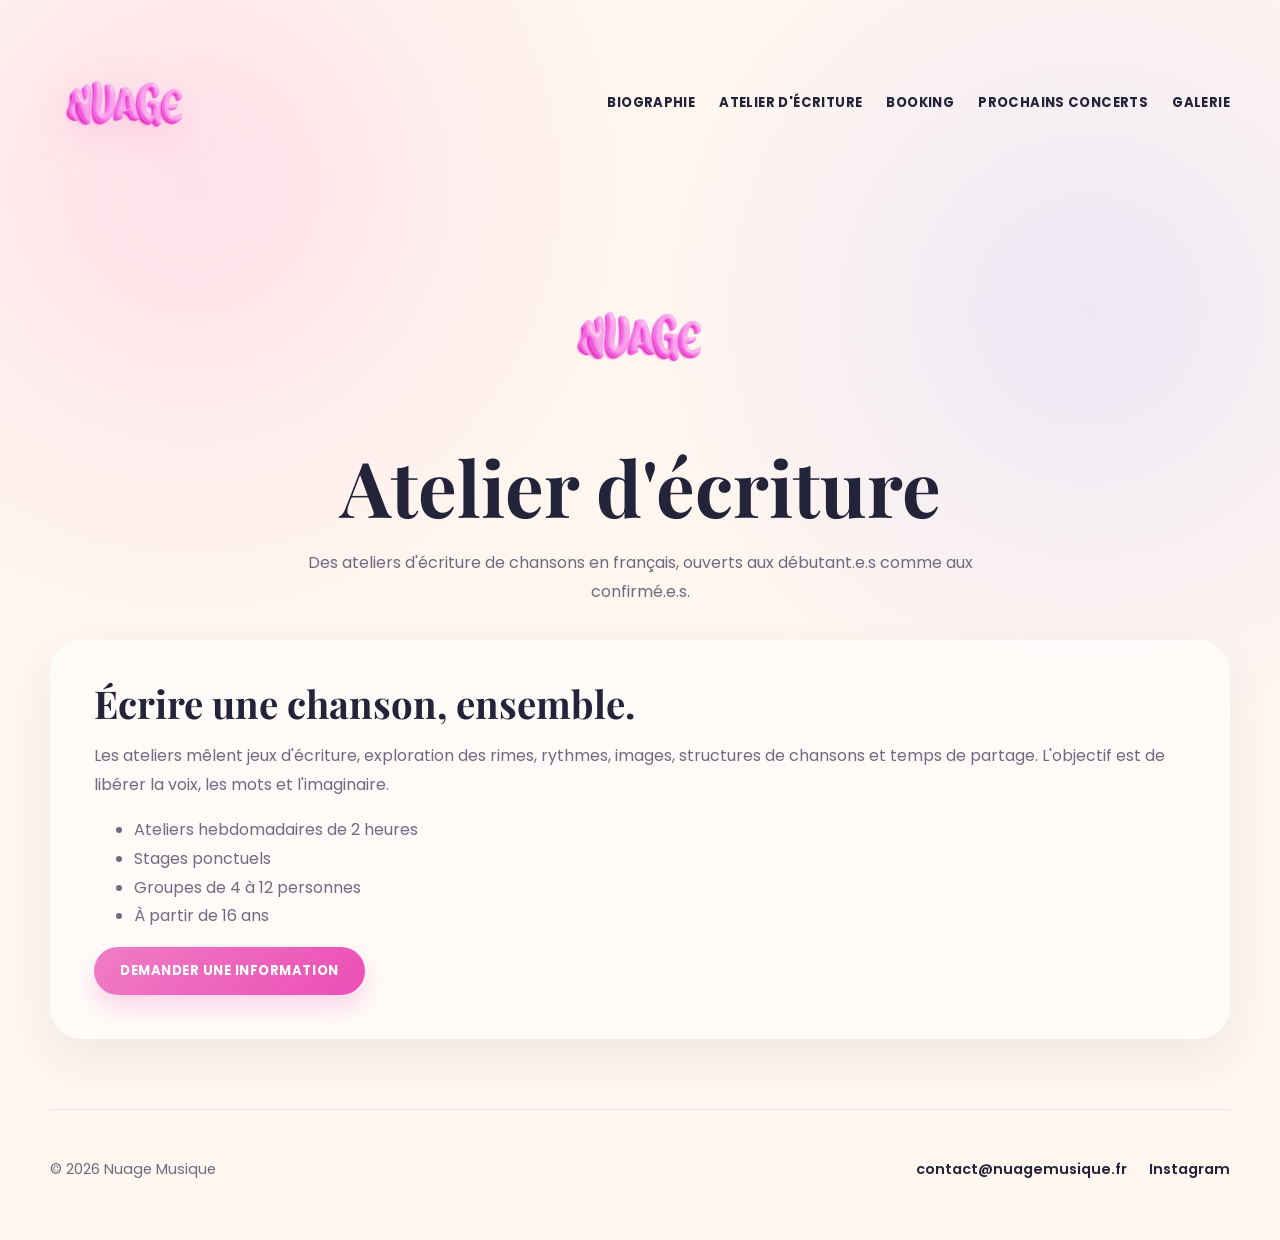
==== ateliers.html @ e8a01488 "Add files via upload" ====
<!DOCTYPE html>
<html lang="fr">
<head>
  <meta charset="UTF-8" />
  <meta name="viewport" content="width=device-width, initial-scale=1.0" />
  <title>Ateliers - Nuage Musique</title>
  <link rel="preconnect" href="https://fonts.googleapis.com">
  <link rel="preconnect" href="https://fonts.gstatic.com" crossorigin>
  <link href="https://fonts.googleapis.com/css2?family=Playfair+Display:wght@600;700&family=Poppins:wght@300;400;500;600;700&family=Dancing+Script:wght@600&display=swap" rel="stylesheet">
  <link rel="stylesheet" href="style.css" />
</head>
<body>
  <header class="site-header">
    <a class="brand" href="index.html"><img src="images/logo-nuage-rose.png" alt="Logo Nuage" /></a>
    <nav class="main-nav">
      <a href="biographie.html">Biographie</a>
      <a href="ateliers.html">Atelier d'écriture</a>
      <a href="booking.html">Booking</a>
      <a href="concerts.html">Prochains concerts</a>
      <a href="galerie.html">Galerie</a>
    </nav>
  </header>
  <main>
    <section class="page-hero">
      <img class="logo-small" src="images/logo-nuage-rose.png" alt="Logo Nuage" />
      <h1>Atelier d'écriture</h1>
      <p>Des ateliers d'écriture de chansons en français, ouverts aux débutant.e.s comme aux confirmé.e.s.</p>
    </section>
    <section class="page-section">
      <h2>Écrire une chanson, ensemble.</h2>
      <p>Les ateliers mêlent jeux d'écriture, exploration des rimes, rythmes, images, structures de chansons et temps de partage. L'objectif est de libérer la voix, les mots et l'imaginaire.</p>
      <ul>
        <li>Ateliers hebdomadaires de 2 heures</li>
        <li>Stages ponctuels</li>
        <li>Groupes de 4 à 12 personnes</li>
        <li>À partir de 16 ans</li>
      </ul>
      <a class="button primary" href="mailto:contact@nuagemusique.fr">Demander une information</a>
    </section>
  </main>
  <footer class="site-footer"><p>© 2026 Nuage Musique</p><div class="footer-links"><a href="mailto:contact@nuagemusique.fr">contact@nuagemusique.fr</a><a href="https://www.instagram.com/nuage.musique/">Instagram</a></div></footer>
</body>
</html>
---- style.css ----
:root {
  --cream: #fff7ef;
  --lavender: #ede7f6;
  --pink-light: #ffb6e0;
  --pink: #f07cc5;
  --hot-pink: #ec4eb5;
  --ink: #23233a;
  --muted: #6f6a80;
  --white: #ffffff;
}

* { box-sizing: border-box; }

html { scroll-behavior: smooth; }

body {
  margin: 0;
  font-family: "Poppins", Arial, sans-serif;
  color: var(--ink);
  background:
    radial-gradient(circle at 15% 15%, rgba(255, 182, 224, 0.35), transparent 30%),
    radial-gradient(circle at 85% 25%, rgba(237, 231, 246, 0.95), transparent 32%),
    var(--cream);
}

a { color: inherit; text-decoration: none; }

.site-header {
  width: min(1180px, calc(100% - 40px));
  margin: 0 auto;
  padding: 28px 0 18px;
  display: flex;
  align-items: center;
  justify-content: space-between;
  gap: 30px;
}

.brand img {
  width: 150px;
  display: block;
  filter: drop-shadow(0 10px 18px rgba(240, 124, 197, 0.25));
}

.main-nav {
  display: flex;
  align-items: center;
  justify-content: flex-end;
  gap: 24px;
  font-size: 0.82rem;
  font-weight: 700;
  letter-spacing: 0.03em;
  text-transform: uppercase;
}

.main-nav a {
  position: relative;
  padding: 10px 0;
}

.main-nav a::after {
  content: "";
  position: absolute;
  left: 0;
  bottom: 3px;
  width: 0;
  height: 2px;
  background: var(--pink);
  transition: width 0.25s ease;
}

.main-nav a:hover::after,
.main-nav a.active::after { width: 100%; }

.hero {
  width: min(1180px, calc(100% - 40px));
  min-height: 620px;
  margin: 0 auto 50px;
  padding: 70px 68px;
  border-radius: 34px;
  display: grid;
  grid-template-columns: 0.92fr 1.08fr;
  align-items: center;
  gap: 42px;
  background:
    linear-gradient(110deg, rgba(255, 247, 239, 0.96), rgba(255, 217, 239, 0.72)),
    var(--lavender);
  box-shadow: 0 24px 70px rgba(35, 35, 58, 0.10);
  overflow: hidden;
  position: relative;
}

.hero::before {
  content: "✦";
  position: absolute;
  top: 120px;
  left: 47%;
  color: var(--pink);
  font-size: 44px;
}

.hero::after {
  content: "";
  position: absolute;
  right: -90px;
  bottom: -120px;
  width: 360px;
  height: 240px;
  background: rgba(255, 255, 255, 0.65);
  border-radius: 50%;
  filter: blur(4px);
}

.eyebrow {
  margin: 0 0 16px;
  font-size: 1rem;
  font-weight: 700;
  color: var(--hot-pink);
  text-transform: uppercase;
  letter-spacing: 0.14em;
}

h1, h2, h3 {
  font-family: "Playfair Display", Georgia, serif;
  line-height: 1.04;
}

h1 {
  margin: 0;
  font-size: clamp(3.1rem, 7vw, 5.7rem);
  color: var(--ink);
}

.hero h1::after {
  content: "Chanter, écrire, partager.";
  display: block;
  margin-top: 18px;
  font-family: "Dancing Script", cursive;
  font-size: clamp(2rem, 3.8vw, 3.2rem);
  color: var(--pink);
  font-weight: 600;
}

.intro {
  margin: 28px 0 32px;
  max-width: 520px;
  font-size: 1.05rem;
  line-height: 1.8;
  color: var(--muted);
}

.actions { display: flex; flex-wrap: wrap; gap: 16px; }

.button {
  display: inline-flex;
  align-items: center;
  justify-content: center;
  min-height: 48px;
  padding: 0 26px;
  border-radius: 999px;
  font-weight: 700;
  text-transform: uppercase;
  letter-spacing: 0.04em;
  font-size: 0.82rem;
  transition: transform 0.2s ease, box-shadow 0.2s ease, background 0.2s ease;
}

.button:hover { transform: translateY(-2px); }

.primary {
  color: var(--white);
  background: linear-gradient(135deg, var(--pink), var(--hot-pink));
  box-shadow: 0 12px 24px rgba(236, 78, 181, 0.22);
}

.secondary {
  color: var(--pink);
  border: 1.5px solid var(--pink);
  background: rgba(255, 255, 255, 0.48);
}

.hero-image {
  position: relative;
  z-index: 1;
  justify-self: end;
}

.hero-image img {
  width: min(460px, 100%);
  aspect-ratio: 4 / 5;
  object-fit: cover;
  object-position: center;
  display: block;
  border-radius: 48% 52% 44% 56% / 48% 42% 58% 52%;
  box-shadow: 0 24px 50px rgba(35, 35, 58, 0.18);
  border: 10px solid rgba(255, 255, 255, 0.55);
}

.home-cards,
.page-section,
.gallery-grid,
.concert-list {
  width: min(1180px, calc(100% - 40px));
  margin: 0 auto;
}

.home-cards {
  display: grid;
  grid-template-columns: repeat(5, 1fr);
  gap: 18px;
  margin-bottom: 70px;
}

.card {
  min-height: 220px;
  padding: 24px;
  border-radius: 28px;
  background: rgba(255, 255, 255, 0.55);
  border: 1px solid rgba(240, 124, 197, 0.18);
  box-shadow: 0 18px 42px rgba(35, 35, 58, 0.06);
  transition: transform 0.2s ease, box-shadow 0.2s ease;
}

.card:hover {
  transform: translateY(-5px);
  box-shadow: 0 22px 50px rgba(35, 35, 58, 0.11);
}

.card span {
  color: var(--pink);
  font-weight: 800;
  font-size: 0.82rem;
}

.card h2 {
  margin: 18px 0 12px;
  font-size: 1.5rem;
}

.card p {
  margin: 0;
  color: var(--muted);
  line-height: 1.6;
  font-size: 0.95rem;
}

.page-hero {
  width: min(980px, calc(100% - 40px));
  margin: 60px auto 34px;
  text-align: center;
}

.page-hero .logo-small { width: 160px; margin-bottom: 24px; }

.page-hero h1 { font-size: clamp(3rem, 6vw, 5rem); }

.page-hero p {
  margin: 22px auto 0;
  max-width: 700px;
  color: var(--muted);
  line-height: 1.8;
}

.page-section {
  margin-bottom: 70px;
  padding: 44px;
  border-radius: 32px;
  background: rgba(255, 255, 255, 0.58);
  box-shadow: 0 18px 44px rgba(35, 35, 58, 0.07);
}

.page-section h2 { font-size: 2.4rem; margin: 0 0 18px; }

.page-section p, .page-section li {
  color: var(--muted);
  line-height: 1.8;
}

.gallery-grid {
  display: grid;
  grid-template-columns: repeat(3, 1fr);
  gap: 18px;
  margin-bottom: 70px;
}

.gallery-grid img {
  width: 100%;
  height: 360px;
  object-fit: cover;
  border-radius: 28px;
  box-shadow: 0 18px 42px rgba(35, 35, 58, 0.09);
}

.concert-list {
  margin-bottom: 70px;
  display: grid;
  gap: 16px;
}

.concert-item {
  padding: 26px 30px;
  border-radius: 26px;
  background: rgba(255, 255, 255, 0.58);
  border: 1px solid rgba(240, 124, 197, 0.18);
}

.concert-item strong { color: var(--hot-pink); }

.site-footer {
  width: min(1180px, calc(100% - 40px));
  margin: 0 auto;
  padding: 34px 0 46px;
  display: flex;
  align-items: center;
  justify-content: space-between;
  gap: 18px;
  color: var(--muted);
  font-size: 0.9rem;
  border-top: 1px solid rgba(240, 124, 197, 0.22);
}

.footer-links { display: flex; gap: 22px; }
.footer-links a { color: var(--ink); font-weight: 600; }

@media (max-width: 980px) {
  .site-header { flex-direction: column; }
  .main-nav { justify-content: center; flex-wrap: wrap; gap: 14px 22px; }
  .hero { grid-template-columns: 1fr; padding: 46px 28px; text-align: center; }
  .hero-text { margin: 0 auto; }
  .intro { margin-left: auto; margin-right: auto; }
  .actions { justify-content: center; }
  .hero-image { justify-self: center; }
  .home-cards { grid-template-columns: repeat(2, 1fr); }
  .gallery-grid { grid-template-columns: repeat(2, 1fr); }
}

@media (max-width: 640px) {
  .site-header { width: min(100% - 28px, 1180px); }
  .brand img { width: 130px; }
  .main-nav { font-size: 0.74rem; }
  .hero, .home-cards, .page-section, .page-hero, .gallery-grid, .concert-list, .site-footer { width: min(100% - 28px, 1180px); }
  .hero { min-height: auto; border-radius: 26px; }
  .home-cards { grid-template-columns: 1fr; }
  .page-section { padding: 28px; }
  .gallery-grid { grid-template-columns: 1fr; }
  .gallery-grid img { height: 320px; }
  .site-footer { flex-direction: column; text-align: center; }
  .footer-links { flex-direction: column; gap: 10px; }
}
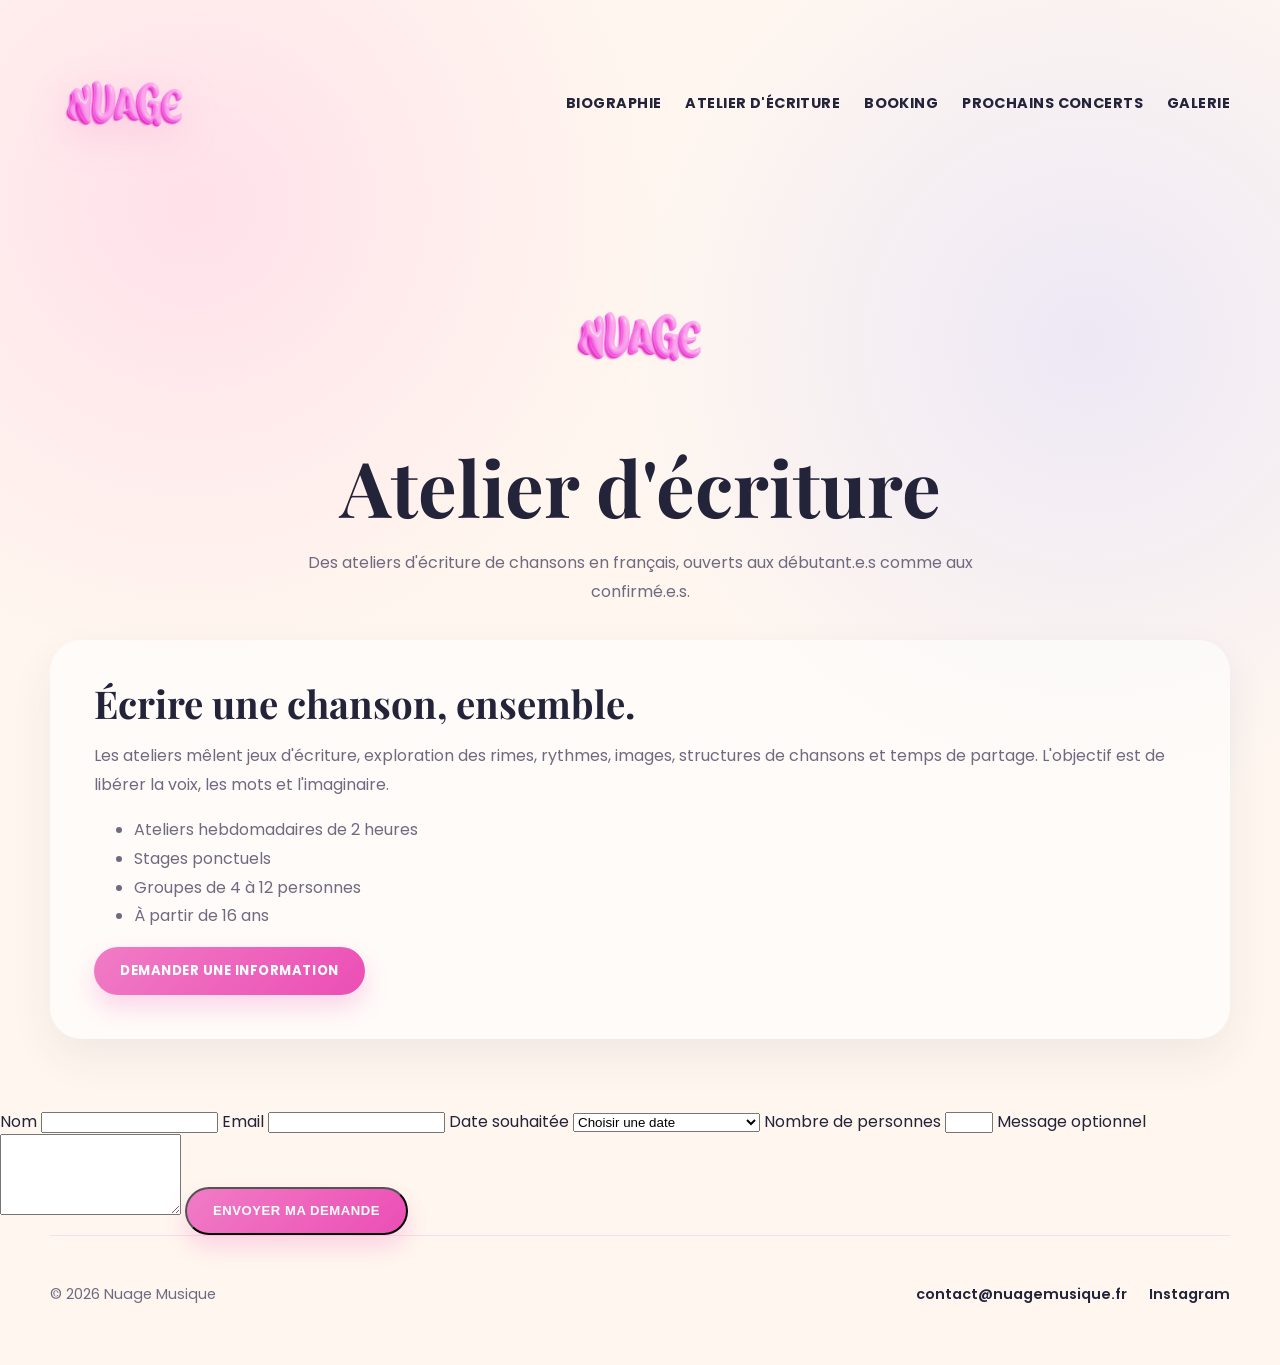
==== commit 3723cf0b: "Update ateliers.html" ====
--- a/ateliers.html
+++ b/ateliers.html
@@ -37,6 +37,38 @@
       </ul>
       <a class="button primary" href="mailto:contact@nuagemusique.fr">Demander une information</a>
     </section>
+    <form class="booking-form" action="https://formspree.io/f/xgobyndw" method="POST">
+  <label>
+    Nom
+    <input type="text" name="nom" required>
+  </label>
+  <label>
+    Email
+    <input type="email" name="email" required>
+  </label>
+
+  <label>
+    Date souhaitée
+    <select name="date" required>
+      <option value="">Choisir une date</option>
+      <option value="Samedi 14 septembre - 14h">Samedi 14 septembre - 14h</option>
+      <option value="Samedi 28 septembre - 14h">Samedi 28 septembre - 14h</option>
+      <option value="Dimanche 6 octobre - 11h">Dimanche 6 octobre - 11h</option>
+    </select>
+  </label>
+
+  <label>
+    Nombre de personnes
+    <input type="number" name="nombre_de_personnes" min="1" max="10" required>
+  </label>
+
+  <label>
+    Message optionnel
+    <textarea name="message" rows="5"></textarea>
+  </label>
+
+  <button class="button primary" type="submit">Envoyer ma demande</button>
+</form>
   </main>
   <footer class="site-footer"><p>© 2026 Nuage Musique</p><div class="footer-links"><a href="mailto:contact@nuagemusique.fr">contact@nuagemusique.fr</a><a href="https://www.instagram.com/nuage.musique/">Instagram</a></div></footer>
 </body>
--- a/style.css
+++ b/style.css
@@ -46,7 +46,7 @@
   align-items: center;
   justify-content: flex-end;
   gap: 24px;
-  font-size: 0.82rem;
+  font-size: 0.9rem;
   font-weight: 700;
   letter-spacing: 0.03em;
   text-transform: uppercase;
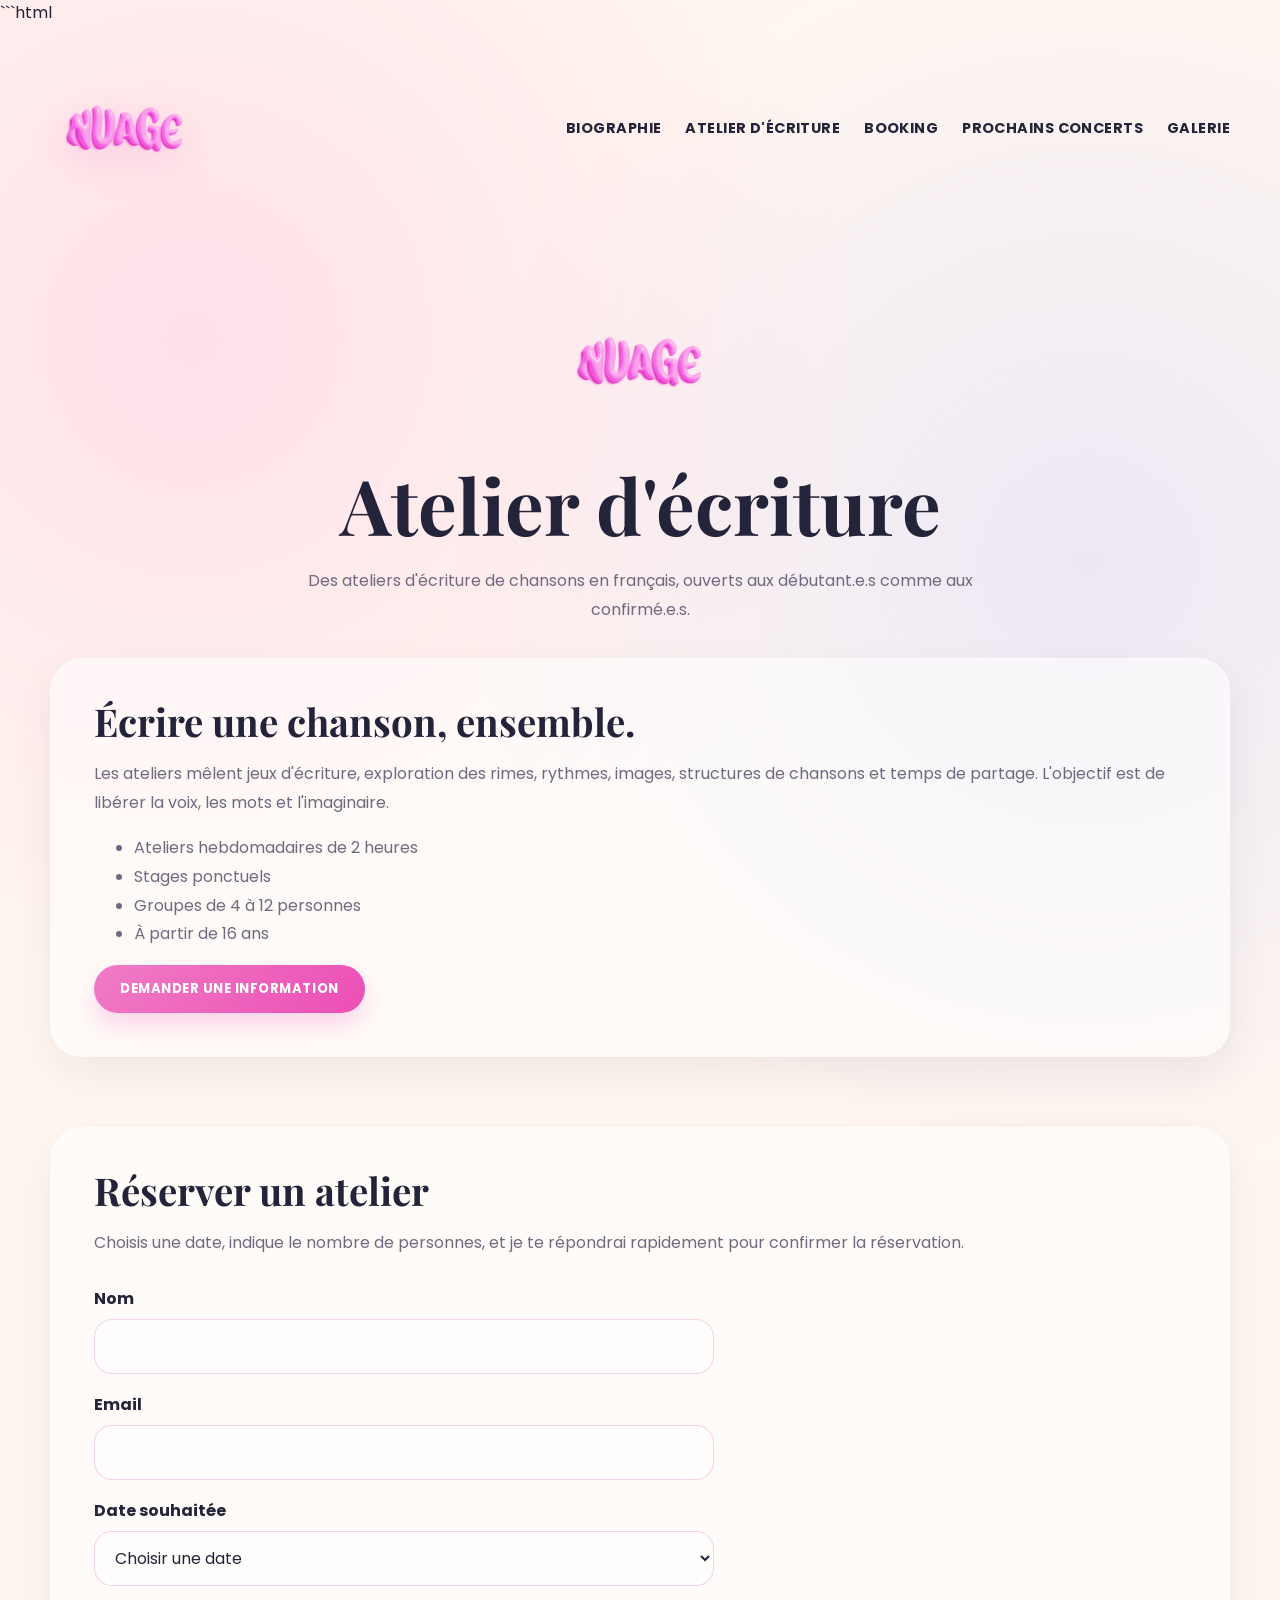
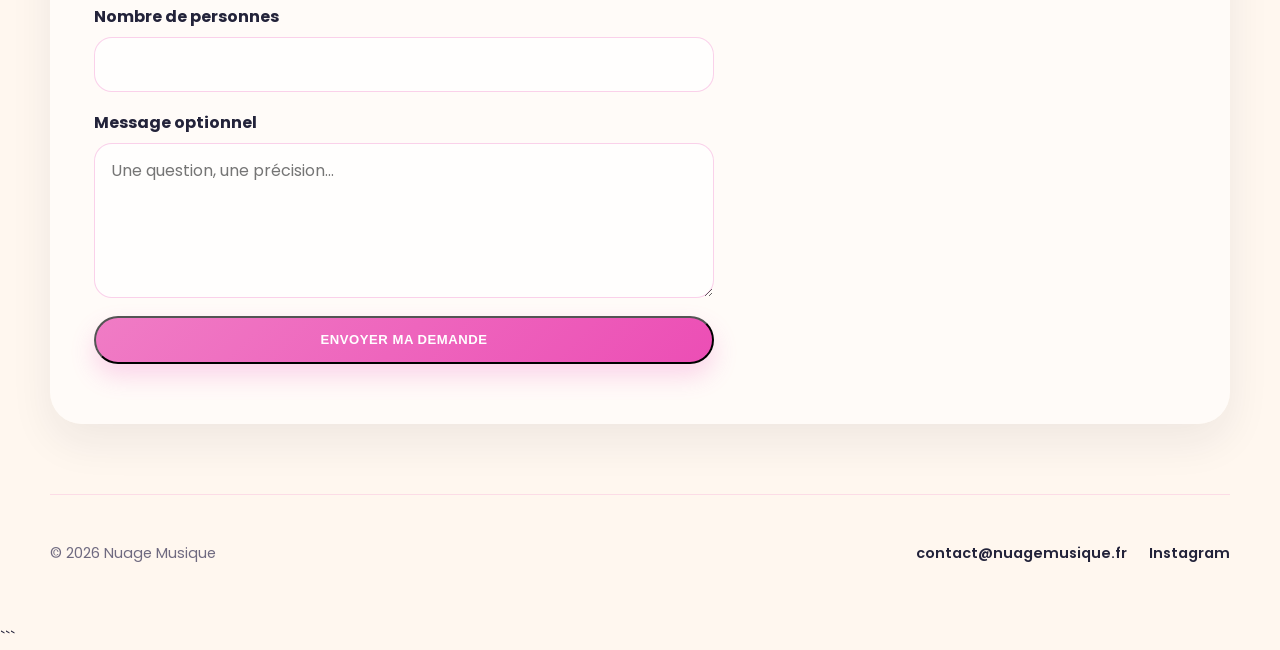
==== commit a3f94f8a: "Update ateliers.html" ====
--- a/ateliers.html
+++ b/ateliers.html
@@ -1,17 +1,25 @@
+```html
 <!DOCTYPE html>
 <html lang="fr">
 <head>
   <meta charset="UTF-8" />
   <meta name="viewport" content="width=device-width, initial-scale=1.0" />
   <title>Ateliers - Nuage Musique</title>
+
   <link rel="preconnect" href="https://fonts.googleapis.com">
   <link rel="preconnect" href="https://fonts.gstatic.com" crossorigin>
   <link href="https://fonts.googleapis.com/css2?family=Playfair+Display:wght@600;700&family=Poppins:wght@300;400;500;600;700&family=Dancing+Script:wght@600&display=swap" rel="stylesheet">
+
   <link rel="stylesheet" href="style.css" />
 </head>
+
 <body>
+
   <header class="site-header">
-    <a class="brand" href="index.html"><img src="images/logo-nuage-rose.png" alt="Logo Nuage" /></a>
+    <a class="brand" href="index.html">
+      <img src="images/logo-nuage-rose.png" alt="Logo Nuage" />
+    </a>
+
     <nav class="main-nav">
       <a href="biographie.html">Biographie</a>
       <a href="ateliers.html">Atelier d'écriture</a>
@@ -20,56 +28,130 @@
       <a href="galerie.html">Galerie</a>
     </nav>
   </header>
+
   <main>
+
     <section class="page-hero">
       <img class="logo-small" src="images/logo-nuage-rose.png" alt="Logo Nuage" />
+
       <h1>Atelier d'écriture</h1>
-      <p>Des ateliers d'écriture de chansons en français, ouverts aux débutant.e.s comme aux confirmé.e.s.</p>
+
+      <p>
+        Des ateliers d'écriture de chansons en français,
+        ouverts aux débutant.e.s comme aux confirmé.e.s.
+      </p>
     </section>
+
     <section class="page-section">
       <h2>Écrire une chanson, ensemble.</h2>
-      <p>Les ateliers mêlent jeux d'écriture, exploration des rimes, rythmes, images, structures de chansons et temps de partage. L'objectif est de libérer la voix, les mots et l'imaginaire.</p>
+
+      <p>
+        Les ateliers mêlent jeux d'écriture, exploration des rimes,
+        rythmes, images, structures de chansons et temps de partage.
+        L'objectif est de libérer la voix, les mots et l'imaginaire.
+      </p>
+
       <ul>
         <li>Ateliers hebdomadaires de 2 heures</li>
         <li>Stages ponctuels</li>
         <li>Groupes de 4 à 12 personnes</li>
         <li>À partir de 16 ans</li>
       </ul>
-      <a class="button primary" href="mailto:contact@nuagemusique.fr">Demander une information</a>
+
+      <a class="button primary" href="mailto:contact@nuagemusique.fr">
+        Demander une information
+      </a>
     </section>
-    <form class="booking-form" action="https://formspree.io/f/xgobyndw" method="POST">
-  <label>
-    Nom
-    <input type="text" name="nom" required>
-  </label>
-  <label>
-    Email
-    <input type="email" name="email" required>
-  </label>
 
-  <label>
-    Date souhaitée
-    <select name="date" required>
-      <option value="">Choisir une date</option>
-      <option value="Samedi 14 septembre - 14h">Samedi 14 septembre - 14h</option>
-      <option value="Samedi 28 septembre - 14h">Samedi 28 septembre - 14h</option>
-      <option value="Dimanche 6 octobre - 11h">Dimanche 6 octobre - 11h</option>
-    </select>
-  </label>
+    <section class="page-section">
 
-  <label>
-    Nombre de personnes
-    <input type="number" name="nombre_de_personnes" min="1" max="10" required>
-  </label>
+      <h2>Réserver un atelier</h2>
 
-  <label>
-    Message optionnel
-    <textarea name="message" rows="5"></textarea>
-  </label>
+      <p>
+        Choisis une date, indique le nombre de personnes,
+        et je te répondrai rapidement pour confirmer la réservation.
+      </p>
 
-  <button class="button primary" type="submit">Envoyer ma demande</button>
-</form>
+      <form
+        class="booking-form"
+        action="https://formspree.io/f/xgobyndw"
+        method="POST"
+      >
+
+        <label>
+          Nom
+          <input type="text" name="nom" required>
+        </label>
+
+        <label>
+          Email
+          <input type="email" name="email" required>
+        </label>
+
+        <label>
+          Date souhaitée
+          <select name="date" required>
+            <option value="">Choisir une date</option>
+
+            <option value="Samedi 14 septembre - 14h">
+              Samedi 14 septembre - 14h
+            </option>
+
+            <option value="Samedi 28 septembre - 14h">
+              Samedi 28 septembre - 14h
+            </option>
+
+            <option value="Dimanche 6 octobre - 11h">
+              Dimanche 6 octobre - 11h
+            </option>
+
+          </select>
+        </label>
+
+        <label>
+          Nombre de personnes
+          <input
+            type="number"
+            name="nombre_de_personnes"
+            min="1"
+            max="10"
+            required
+          >
+        </label>
+
+        <label>
+          Message optionnel
+          <textarea
+            name="message"
+            rows="5"
+            placeholder="Une question, une précision..."
+          ></textarea>
+        </label>
+
+        <button class="button primary" type="submit">
+          Envoyer ma demande
+        </button>
+
+      </form>
+
+    </section>
+
   </main>
-  <footer class="site-footer"><p>© 2026 Nuage Musique</p><div class="footer-links"><a href="mailto:contact@nuagemusique.fr">contact@nuagemusique.fr</a><a href="https://www.instagram.com/nuage.musique/">Instagram</a></div></footer>
+
+  <footer class="site-footer">
+    <p>© 2026 Nuage Musique</p>
+
+    <div class="footer-links">
+      <a href="mailto:contact@nuagemusique.fr">
+        contact@nuagemusique.fr
+      </a>
+
+      <a href="https://www.instagram.com/nuage.musique/" target="_blank">
+        Instagram
+      </a>
+    </div>
+  </footer>
+
 </body>
 </html>
+```
--- a/style.css
+++ b/style.css
@@ -346,3 +346,38 @@
   .site-footer { flex-direction: column; text-align: center; }
   .footer-links { flex-direction: column; gap: 10px; }
 }
+
+.booking-form {
+  display: grid;
+  gap: 18px;
+  max-width: 620px;
+  margin-top: 28px;
+}
+
+.booking-form label {
+  display: grid;
+  gap: 8px;
+  color: var(--ink);
+  font-weight: 700;
+}
+
+.booking-form input,
+.booking-form select,
+.booking-form textarea {
+  width: 100%;
+  border: 1.5px solid rgba(240, 124, 197, 0.35);
+  border-radius: 18px;
+  padding: 14px 16px;
+  font-family: "Poppins", Arial, sans-serif;
+  font-size: 1rem;
+  color: var(--ink);
+  background: rgba(255, 255, 255, 0.75);
+}
+
+.booking-form input:focus,
+.booking-form select:focus,
+.booking-form textarea:focus {
+  outline: none;
+  border-color: var(--pink);
+  box-shadow: 0 0 0 4px rgba(240, 124, 197, 0.16);
+}
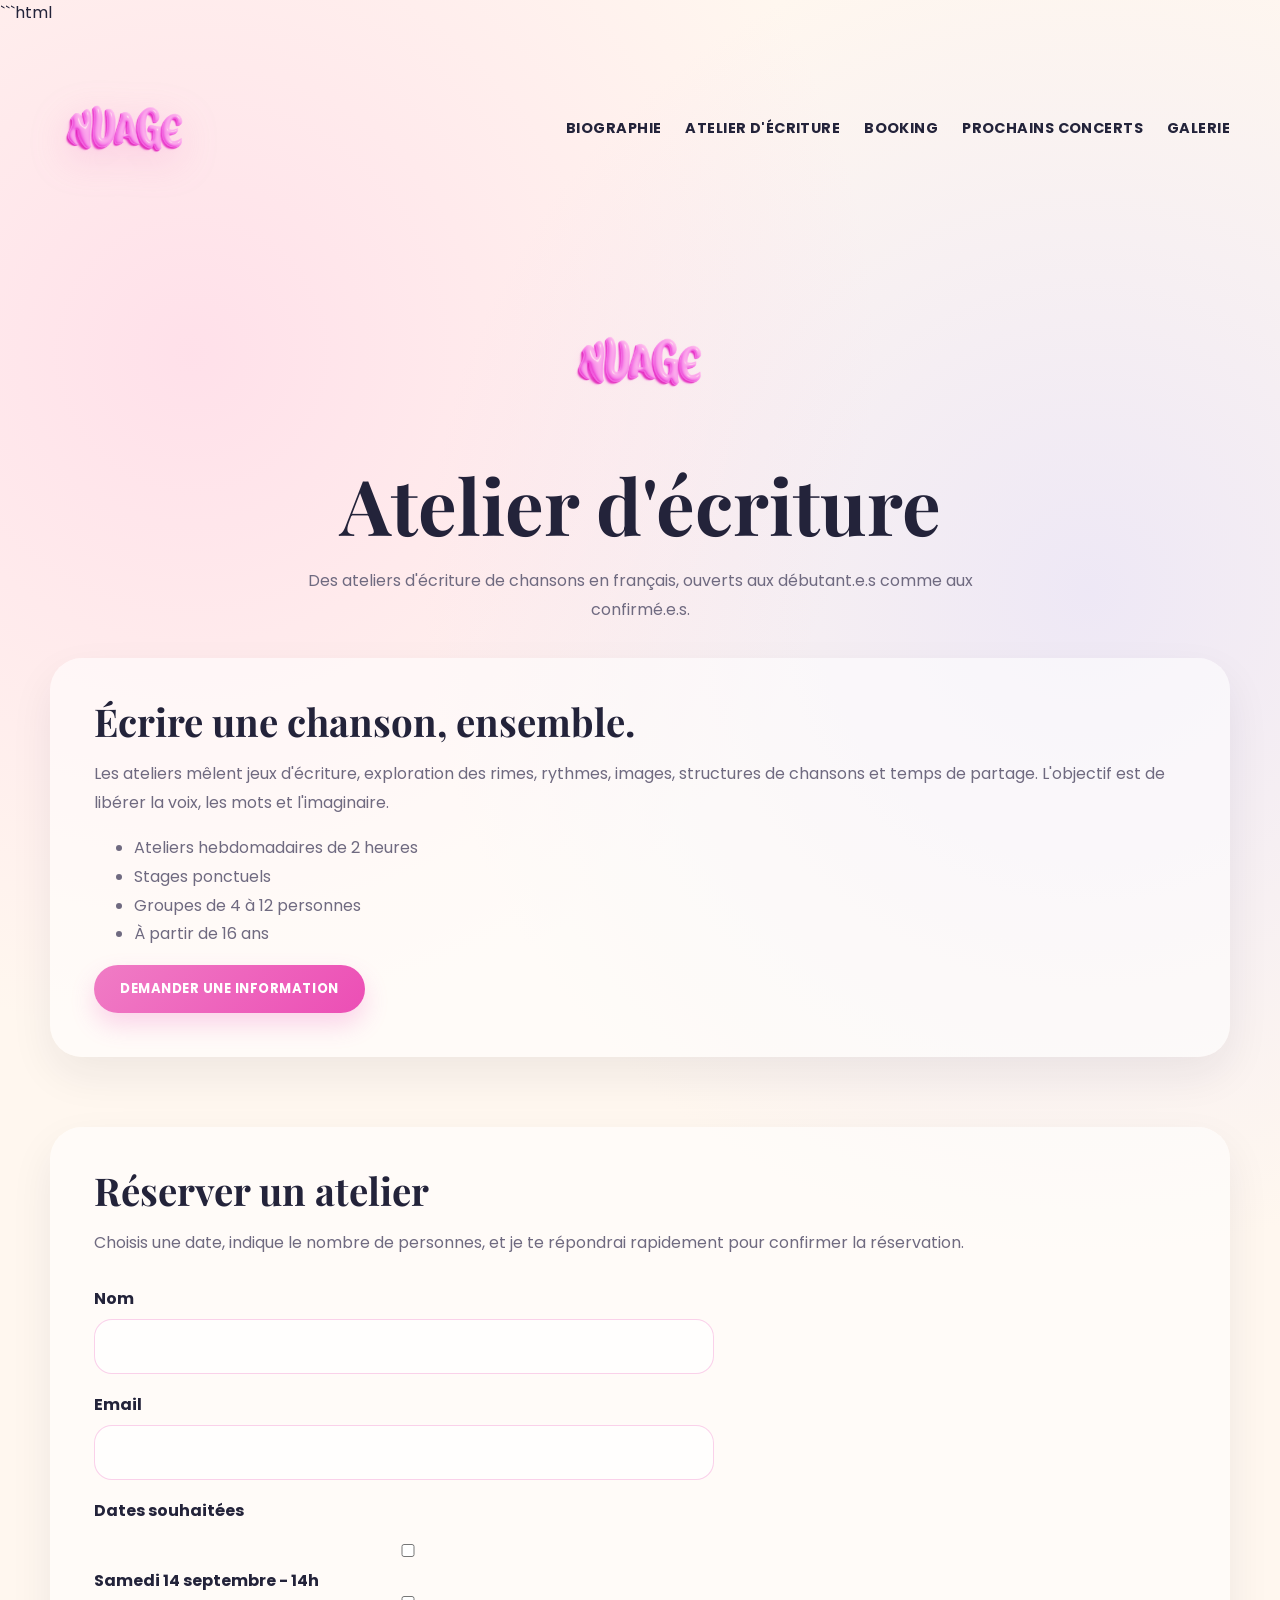
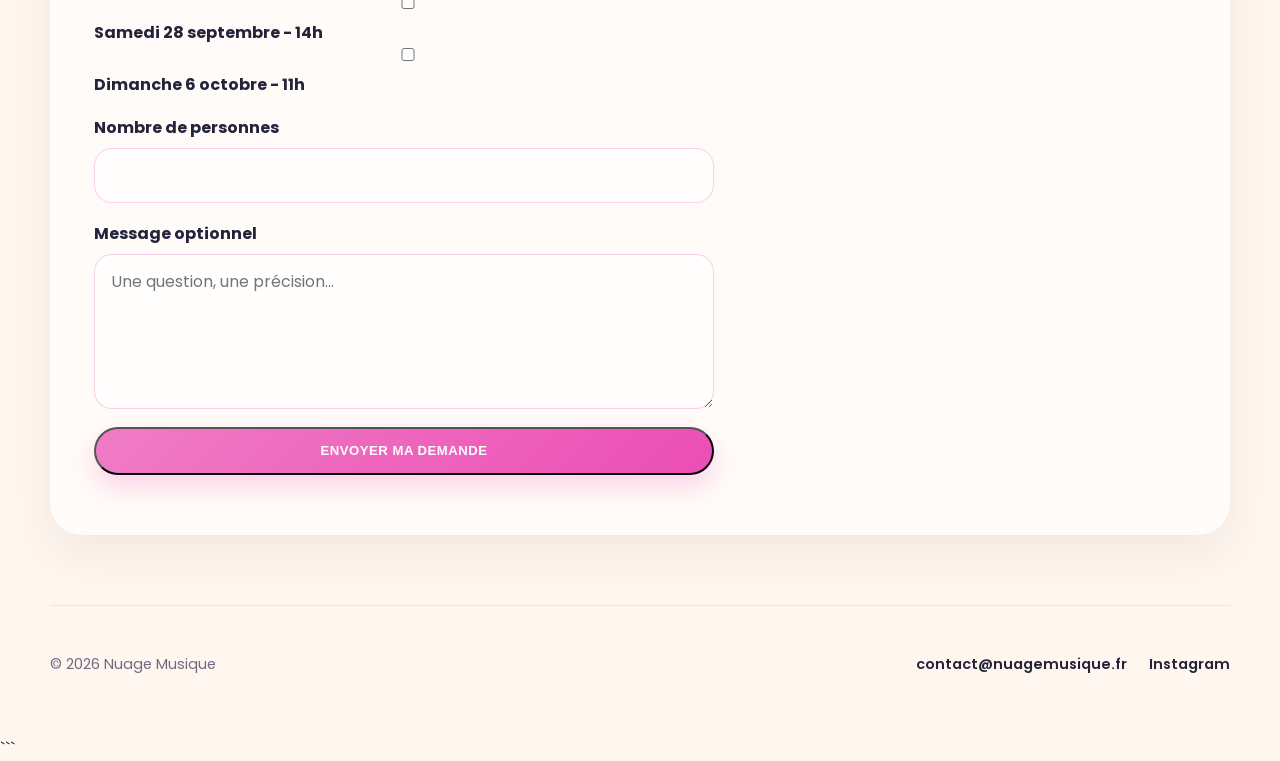
==== commit 6b1e5fb2: "Update ateliers.html" ====
--- a/ateliers.html
+++ b/ateliers.html
@@ -88,25 +88,26 @@
           <input type="email" name="email" required>
         </label>
 
-        <label>
-          Date souhaitée
-          <select name="date" required>
-            <option value="">Choisir une date</option>
+       <label>Dates souhaitées</label>
 
-            <option value="Samedi 14 septembre - 14h">
-              Samedi 14 septembre - 14h
-            </option>
+<div class="date-options">
 
-            <option value="Samedi 28 septembre - 14h">
-              Samedi 28 septembre - 14h
-            </option>
+  <label class="date-option">
+    <input type="checkbox" name="dates[]" value="Samedi 14 septembre - 14h">
+    <span>Samedi 14 septembre - 14h</span>
+  </label>
 
-            <option value="Dimanche 6 octobre - 11h">
-              Dimanche 6 octobre - 11h
-            </option>
+  <label class="date-option">
+    <input type="checkbox" name="dates[]" value="Samedi 28 septembre - 14h">
+    <span>Samedi 28 septembre - 14h</span>
+  </label>
 
-          </select>
-        </label>
+  <label class="date-option">
+    <input type="checkbox" name="dates[]" value="Dimanche 6 octobre - 11h">
+    <span>Dimanche 6 octobre - 11h</span>
+  </label>
+
+</div>
 
         <label>
           Nombre de personnes
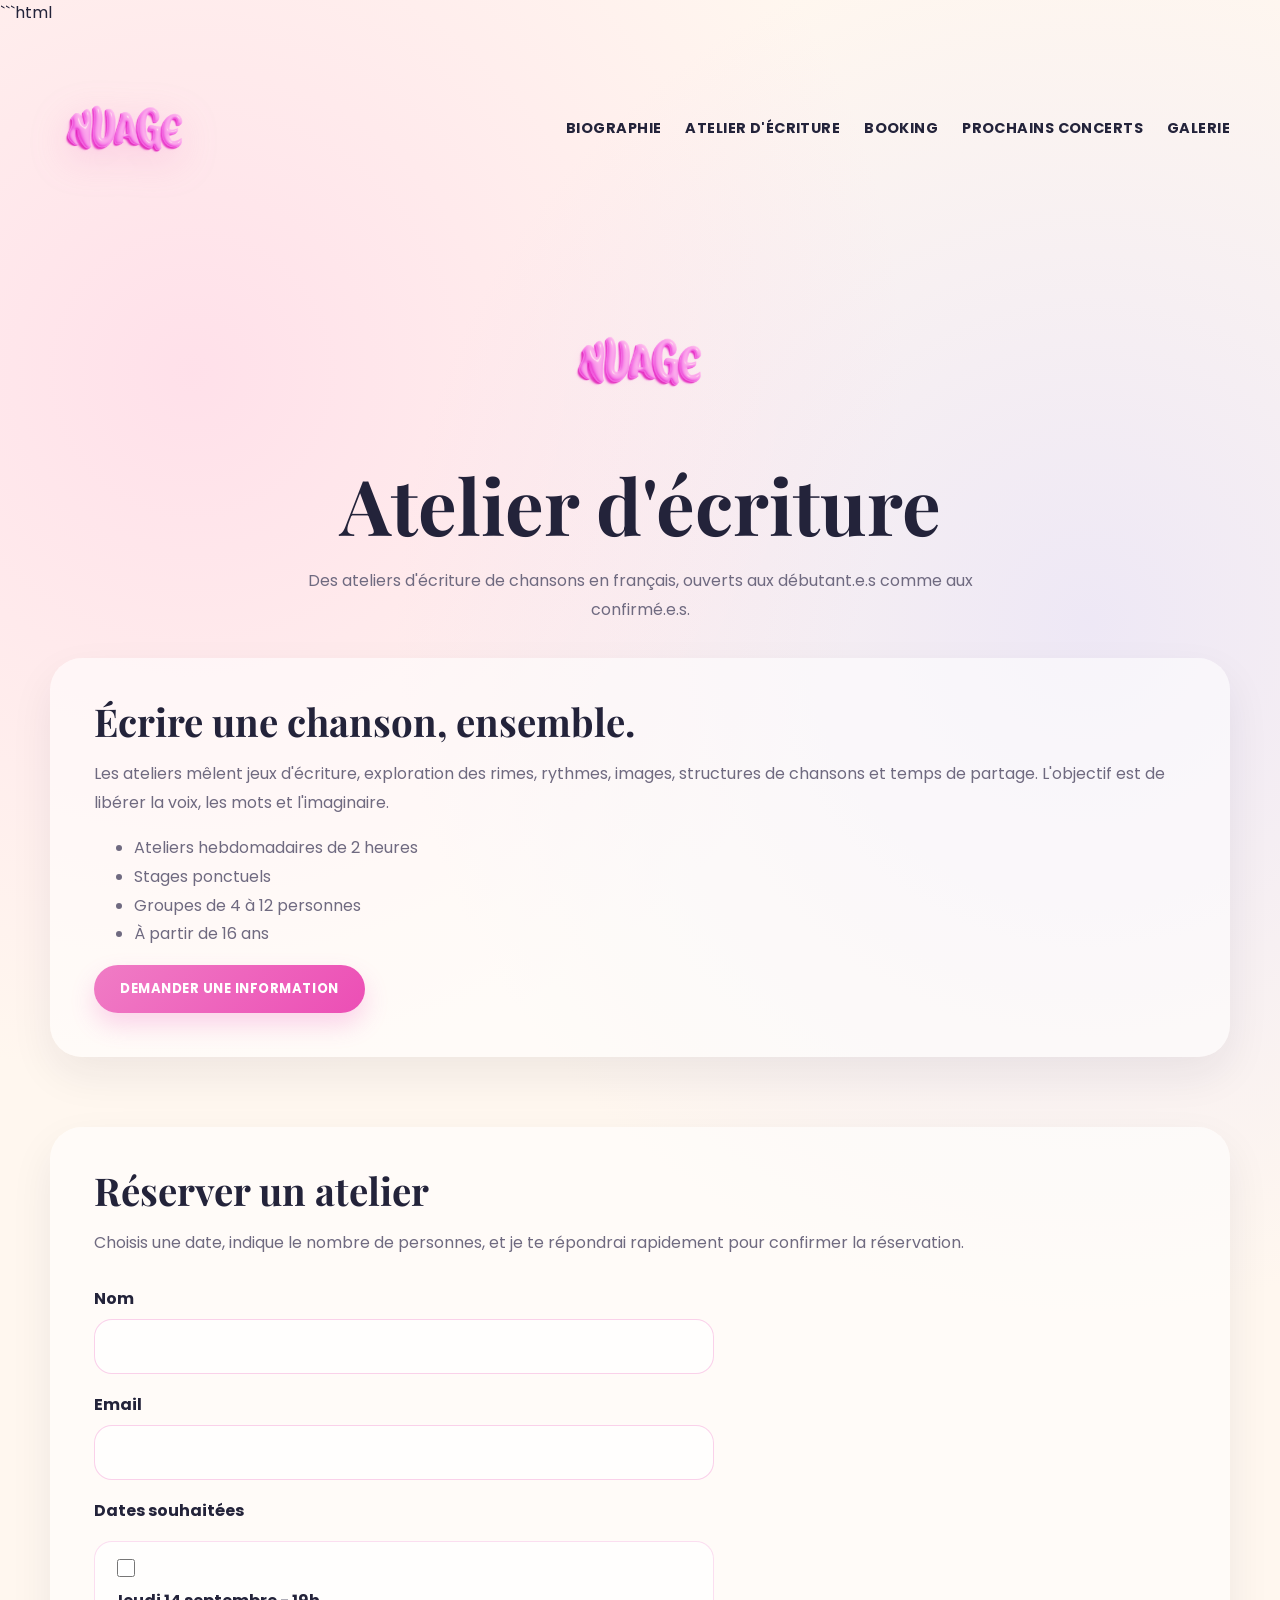
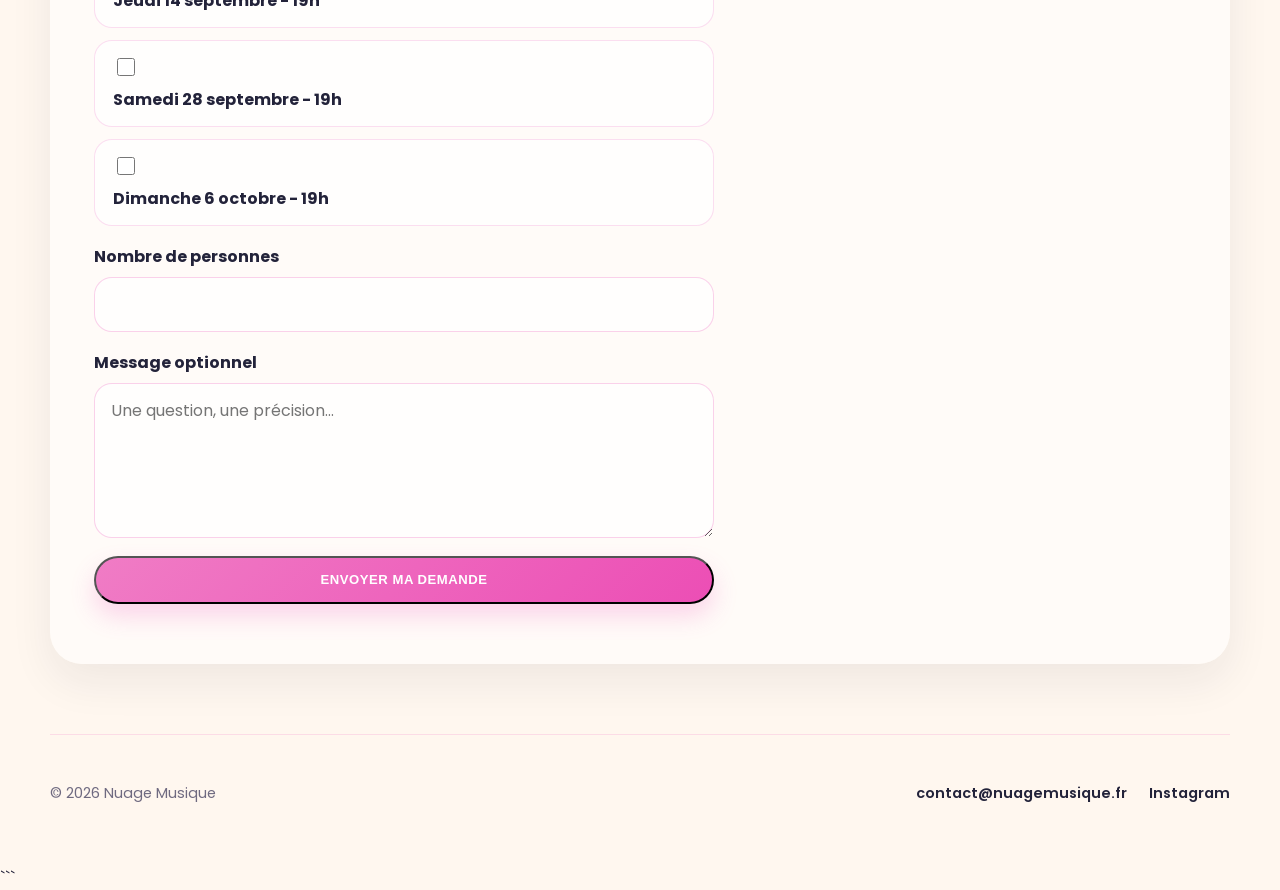
==== commit c3678c7c: "Update ateliers.html" ====
--- a/ateliers.html
+++ b/ateliers.html
@@ -93,18 +93,18 @@
 <div class="date-options">
 
   <label class="date-option">
-    <input type="checkbox" name="dates[]" value="Samedi 14 septembre - 14h">
-    <span>Samedi 14 septembre - 14h</span>
+    <input type="checkbox" name="dates[]" value="Jeudi 14 septembre - 19h">
+    <span>Jeudi 14 septembre - 19h</span>
   </label>
 
   <label class="date-option">
-    <input type="checkbox" name="dates[]" value="Samedi 28 septembre - 14h">
-    <span>Samedi 28 septembre - 14h</span>
+    <input type="checkbox" name="dates[]" value="Samedi 28 septembre - 19h">
+    <span>Samedi 28 septembre - 19h</span>
   </label>
 
   <label class="date-option">
-    <input type="checkbox" name="dates[]" value="Dimanche 6 octobre - 11h">
-    <span>Dimanche 6 octobre - 11h</span>
+    <input type="checkbox" name="dates[]" value="Dimanche 6 octobre - 19h">
+    <span>Dimanche 6 octobre - 19h</span>
   </label>
 
 </div>
--- a/style.css
+++ b/style.css
@@ -381,3 +381,28 @@
   border-color: var(--pink);
   box-shadow: 0 0 0 4px rgba(240, 124, 197, 0.16);
 }
+.date-options {
+  display: flex;
+  flex-direction: column;
+  gap: 12px;
+}
+
+.date-option {
+  display: flex;
+  align-items: center;
+  gap: 12px;
+  padding: 14px 18px;
+  border-radius: 18px;
+  background: rgba(255,255,255,0.75);
+  border: 1px solid rgba(240,124,197,0.25);
+  cursor: pointer;
+}
+
+.date-option:hover {
+  border-color: var(--pink);
+}
+
+.date-option input {
+  width: 18px;
+  height: 18px;
+}
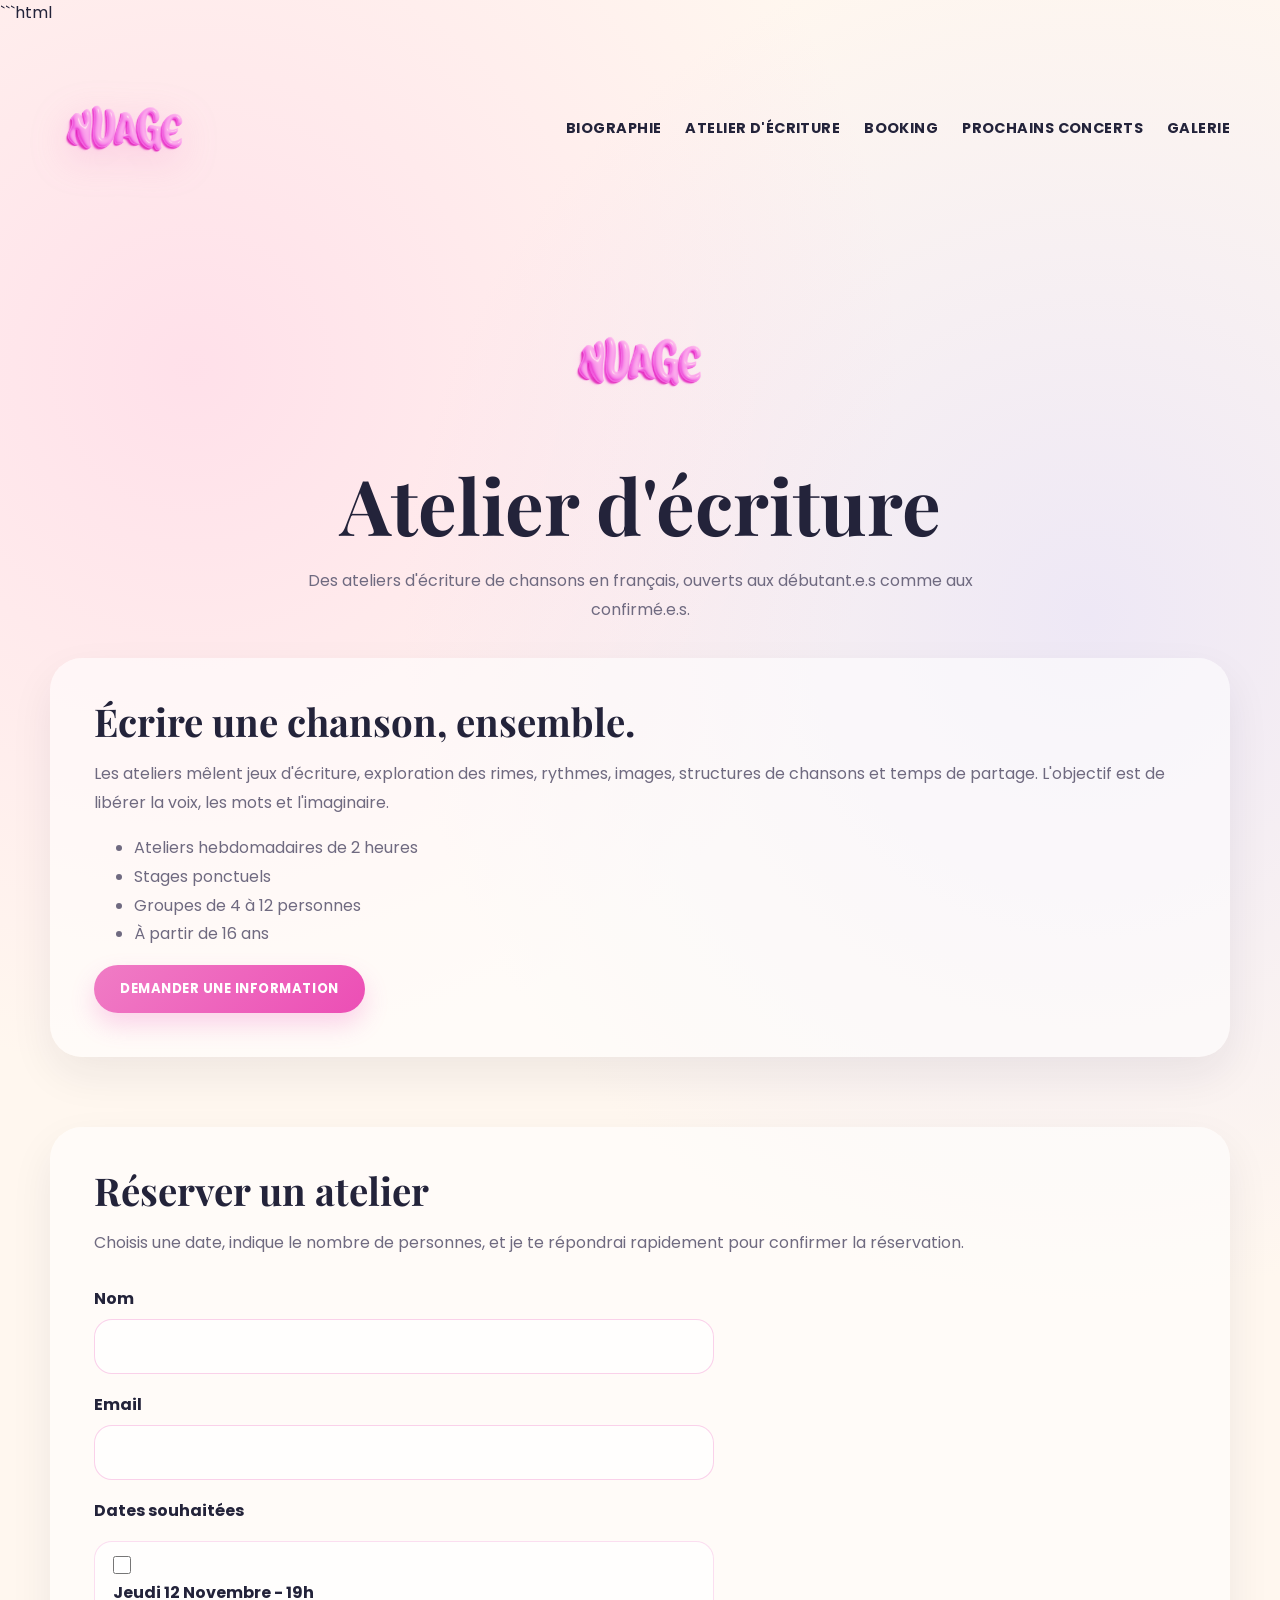
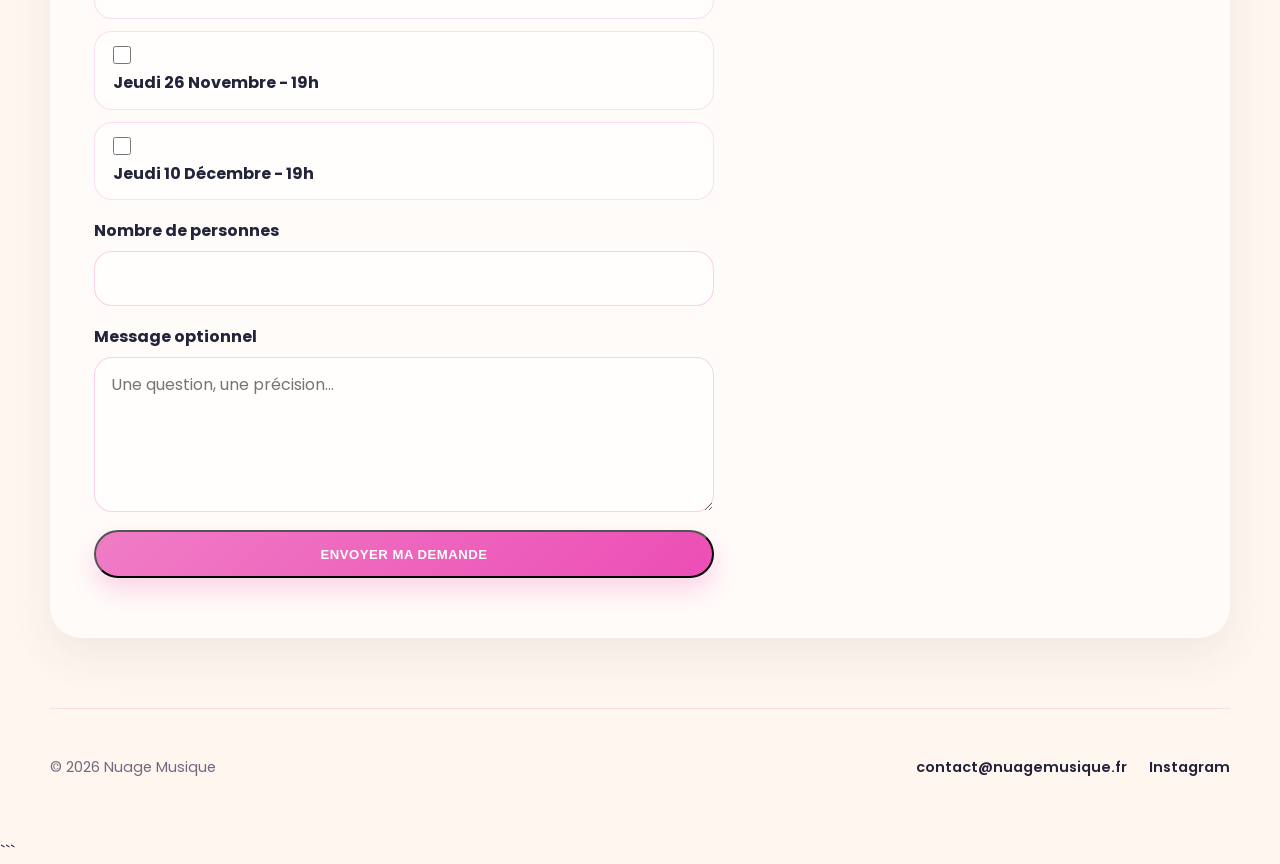
==== commit 433cb91f: "Update ateliers.html" ====
--- a/ateliers.html
+++ b/ateliers.html
@@ -93,18 +93,18 @@
 <div class="date-options">
 
   <label class="date-option">
-    <input type="checkbox" name="dates[]" value="Jeudi 14 septembre - 19h">
-    <span>Jeudi 14 septembre - 19h</span>
+    <input type="checkbox" name="dates[]" value="Jeudi 12 Novembre - 19h">
+    <span>Jeudi 12 Novembre - 19h</span>
   </label>
 
   <label class="date-option">
-    <input type="checkbox" name="dates[]" value="Samedi 28 septembre - 19h">
-    <span>Samedi 28 septembre - 19h</span>
+    <input type="checkbox" name="dates[]" value="Jeudi 26 Novembre - 19h">
+    <span>Jeudi 26 Novembre - 19h</span>
   </label>
 
   <label class="date-option">
-    <input type="checkbox" name="dates[]" value="Dimanche 6 octobre - 19h">
-    <span>Dimanche 6 octobre - 19h</span>
+    <input type="checkbox" name="dates[]" value="Jeudi 10 Décembre - 19h">
+    <span>Jeudi 10 Décembre - 19h</span>
   </label>
 
 </div>
--- a/style.css
+++ b/style.css
@@ -406,3 +406,14 @@
   width: 18px;
   height: 18px;
 }
+.date-option input[type="checkbox"] {
+  width: 18px;
+  height: 18px;
+  flex: 0 0 18px;
+  margin: 0;
+}
+
+.date-option span {
+  display: block;
+  line-height: 1.4;
+}
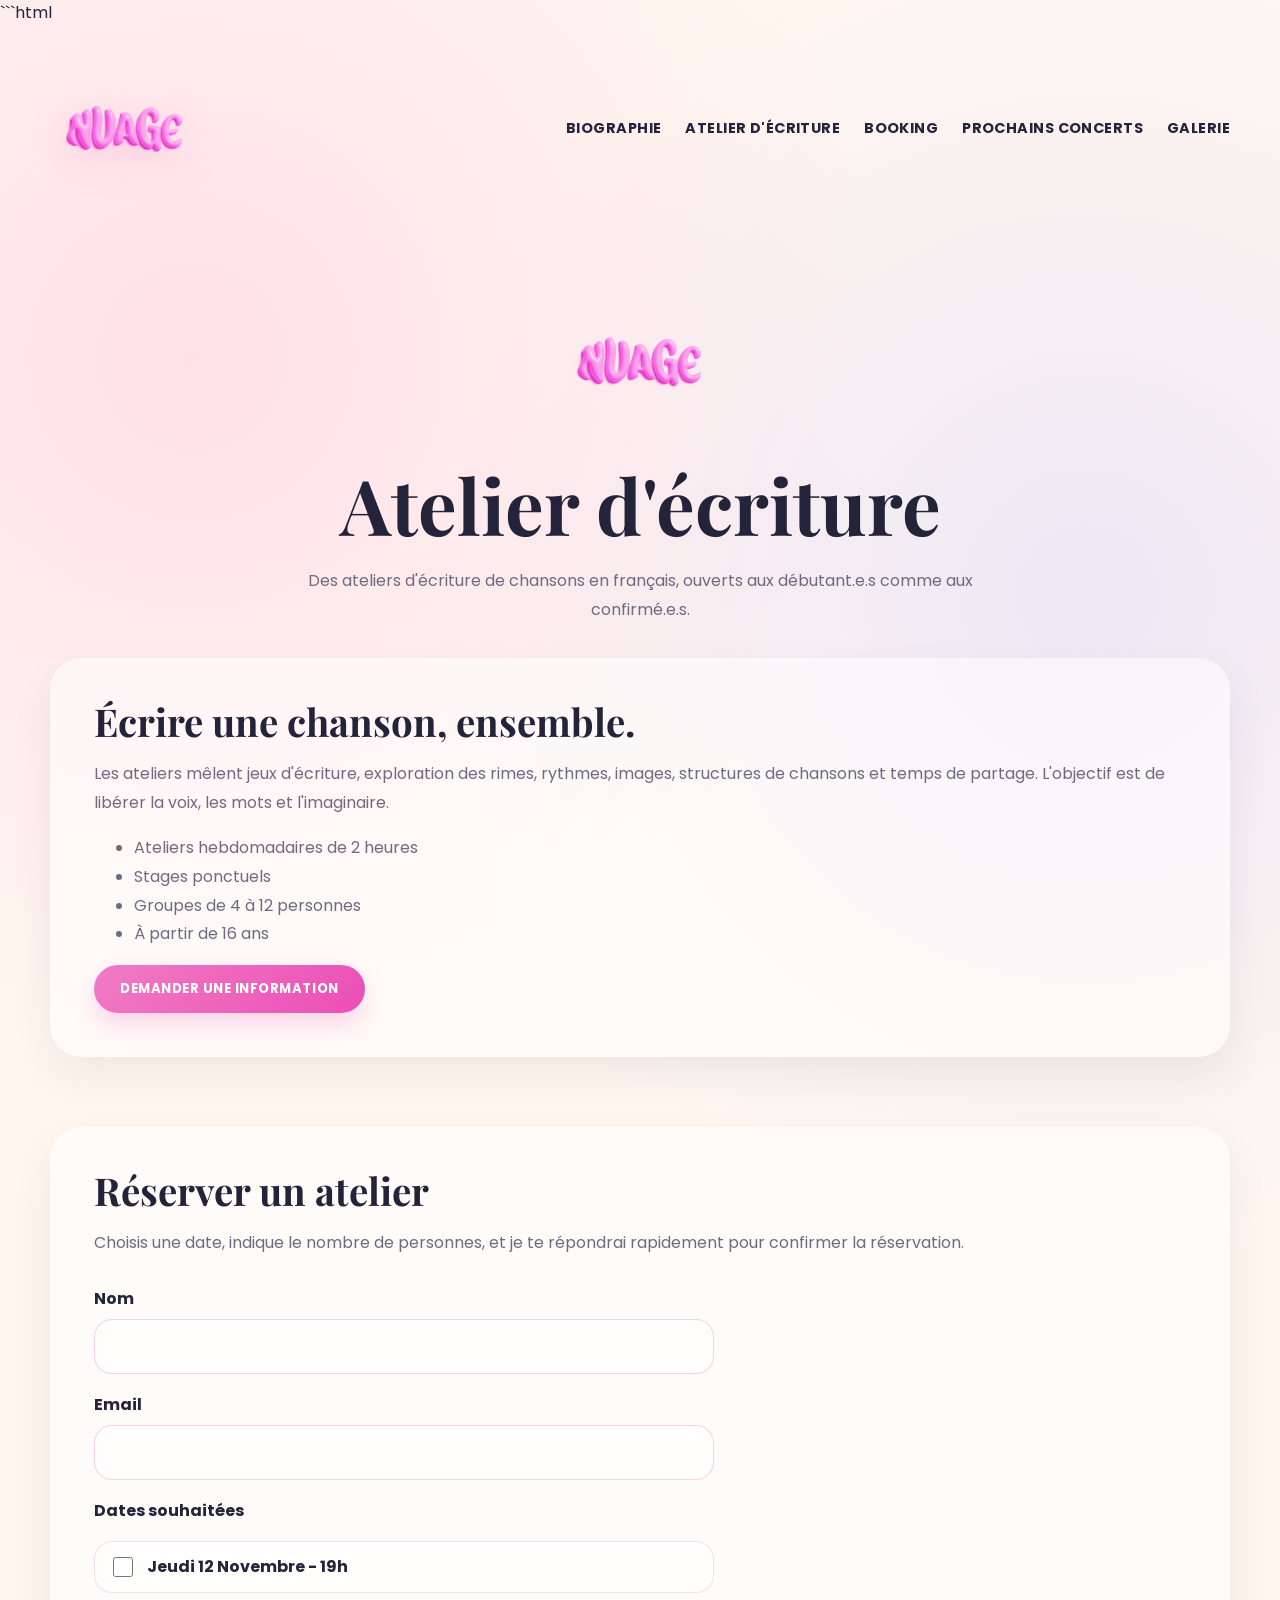
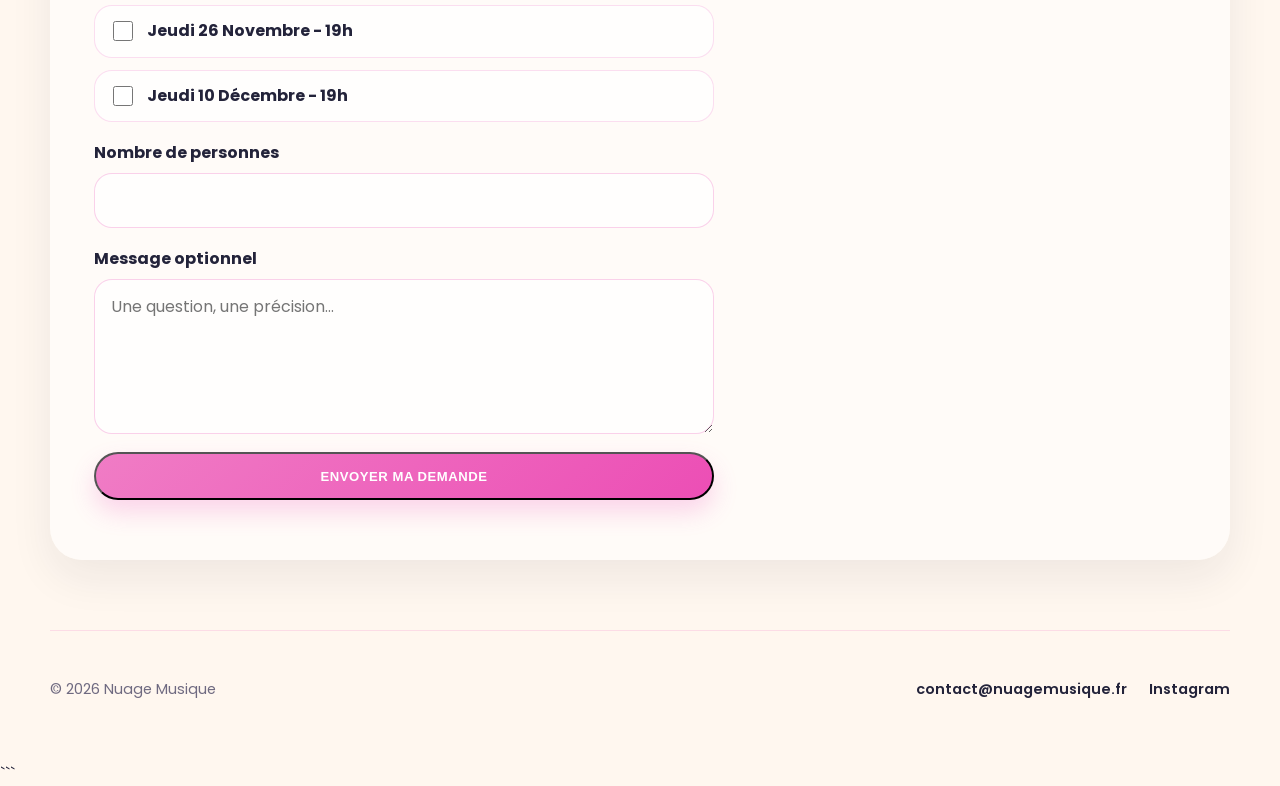
==== commit a330ca69: "Update ateliers.html" ====
--- a/ateliers.html
+++ b/ateliers.html
@@ -77,7 +77,11 @@
         action="https://formspree.io/f/xgobyndw"
         method="POST"
       >
-
+      <input
+        type="hidden"
+        name="_next"
+        value="https://nuagemusique.github.io/nuagemusique-site/merci.html"
+      >
         <label>
           Nom
           <input type="text" name="nom" required>
--- a/style.css
+++ b/style.css
@@ -417,3 +417,95 @@
   display: block;
   line-height: 1.4;
 }
+/* Alignement des cases à cocher avec les dates */
+
+.booking-form .date-option {
+  display: flex;
+  flex-direction: row;
+  align-items: center;
+  gap: 14px;
+}
+
+.booking-form .date-option input[type="checkbox"] {
+  width: 20px;
+  height: 20px;
+  flex: 0 0 20px;
+  margin: 0;
+}
+
+.booking-form .date-option span {
+  display: inline;
+  margin: 0;
+}
+/* PAGE DE CONFIRMATION */
+
+.thank-you {
+  width: min(760px, calc(100% - 40px));
+  min-height: 560px;
+
+  margin: 70px auto;
+  padding: 70px 50px;
+
+  display: flex;
+  flex-direction: column;
+  align-items: center;
+  justify-content: center;
+
+  text-align: center;
+
+  border-radius: 36px;
+
+  background:
+    radial-gradient(
+      circle at 20% 20%,
+      rgba(255, 182, 224, 0.35),
+      transparent 35%
+    ),
+    linear-gradient(
+      135deg,
+      rgba(255, 255, 255, 0.75),
+      rgba(237, 231, 246, 0.65)
+    );
+
+  box-shadow:
+    0 24px 70px rgba(35, 35, 58, 0.10);
+}
+
+.thank-you-logo {
+  width: 180px;
+  margin-bottom: 30px;
+
+  filter:
+    drop-shadow(
+      0 12px 20px rgba(240, 124, 197, 0.30)
+    );
+}
+
+.thank-you h1 {
+  margin: 0 0 20px;
+
+  font-size: clamp(4rem, 8vw, 6rem);
+
+  color: var(--ink);
+}
+
+.thank-you-text {
+  max-width: 560px;
+
+  margin: 0 auto 20px;
+
+  color: var(--muted);
+
+  font-size: 1.05rem;
+  line-height: 1.8;
+}
+
+.thank-you-signature {
+  margin: 8px 0 34px;
+
+  font-family: "Dancing Script", cursive;
+
+  font-size: 2rem;
+
+  color: var(--pink);
+}
